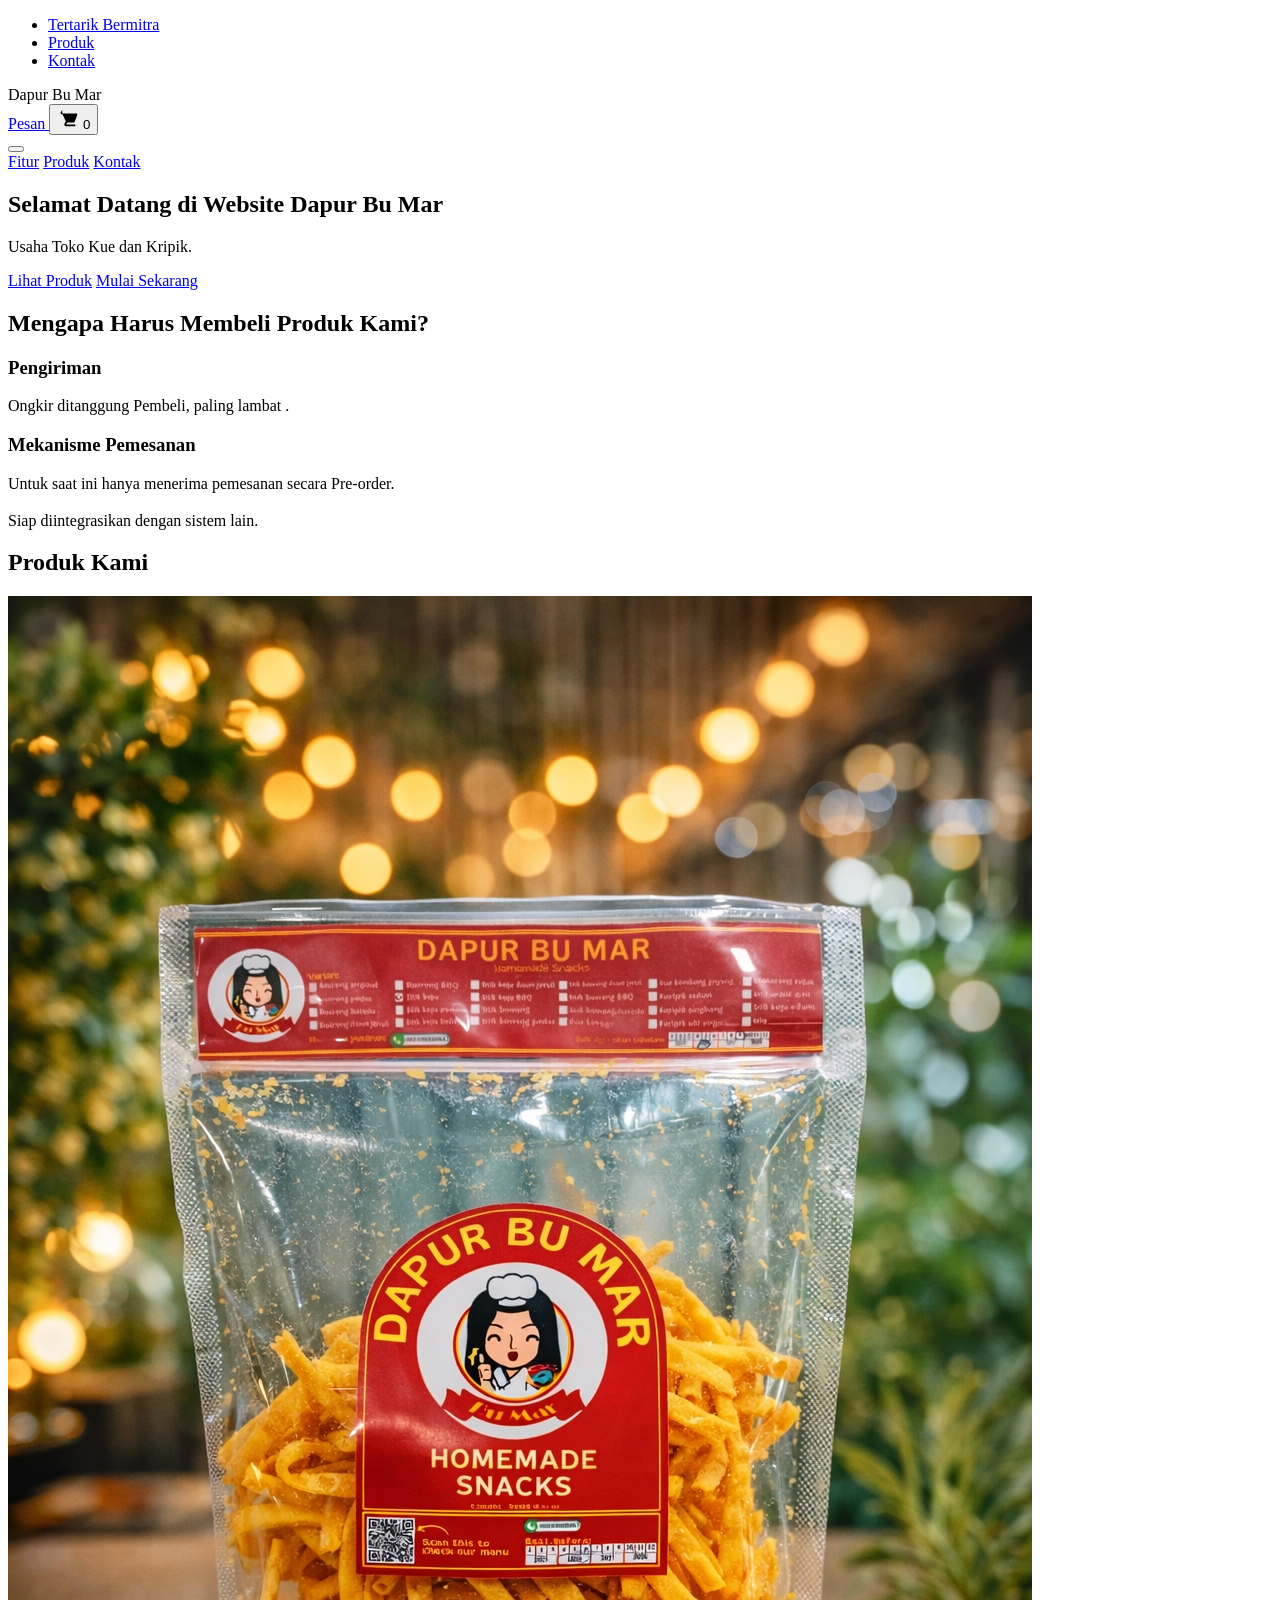
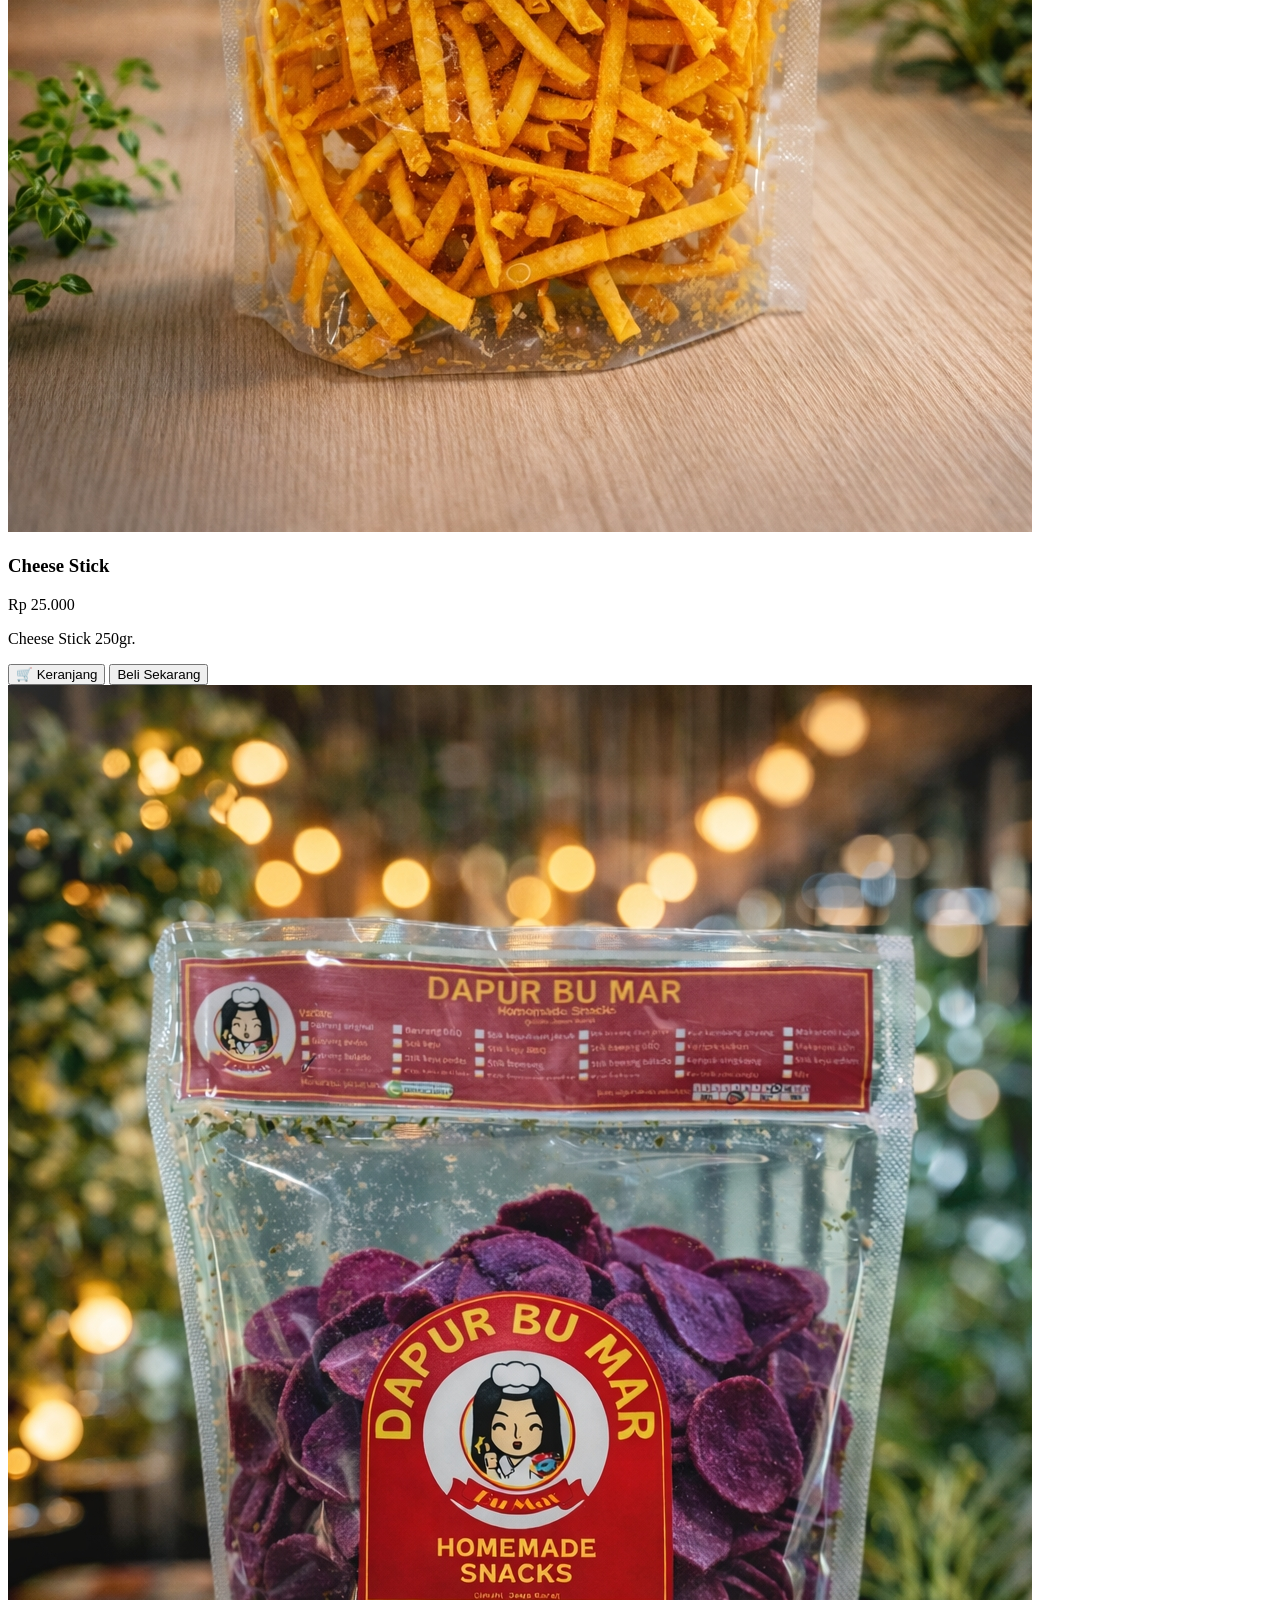
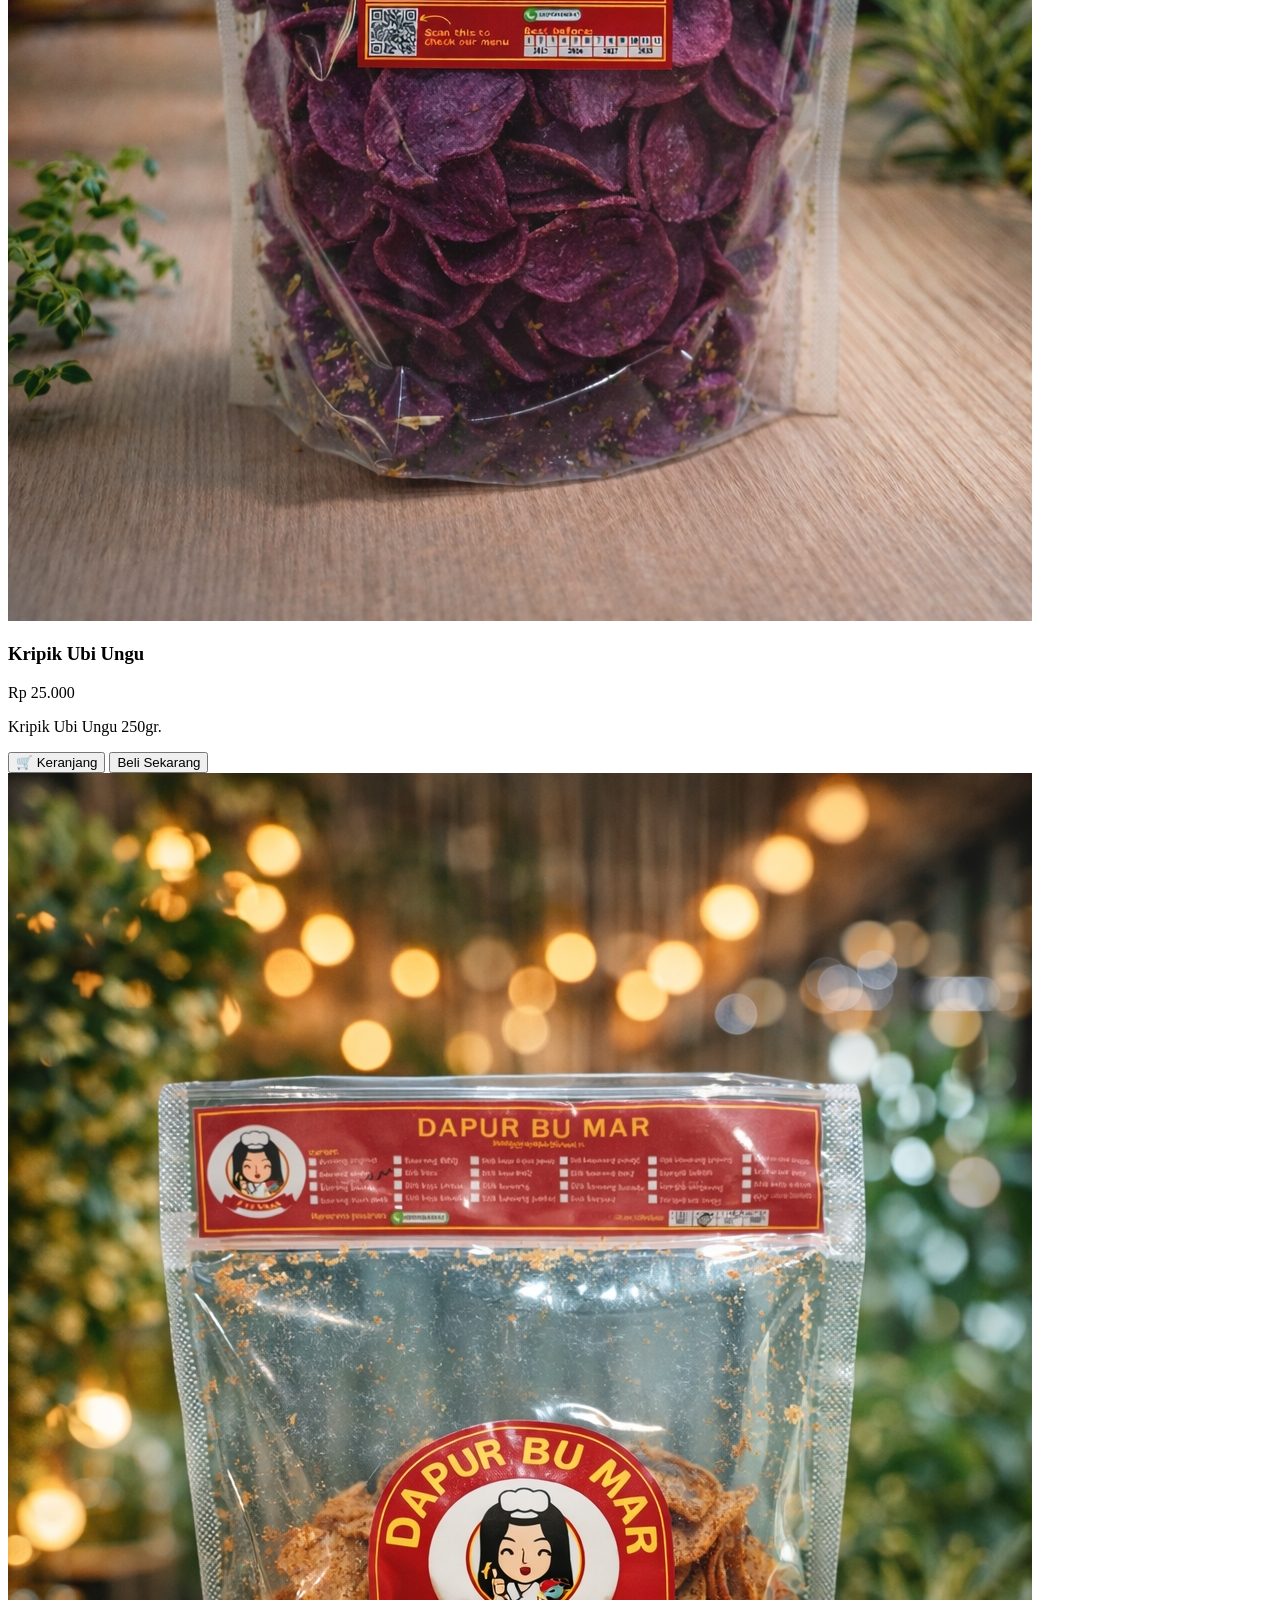
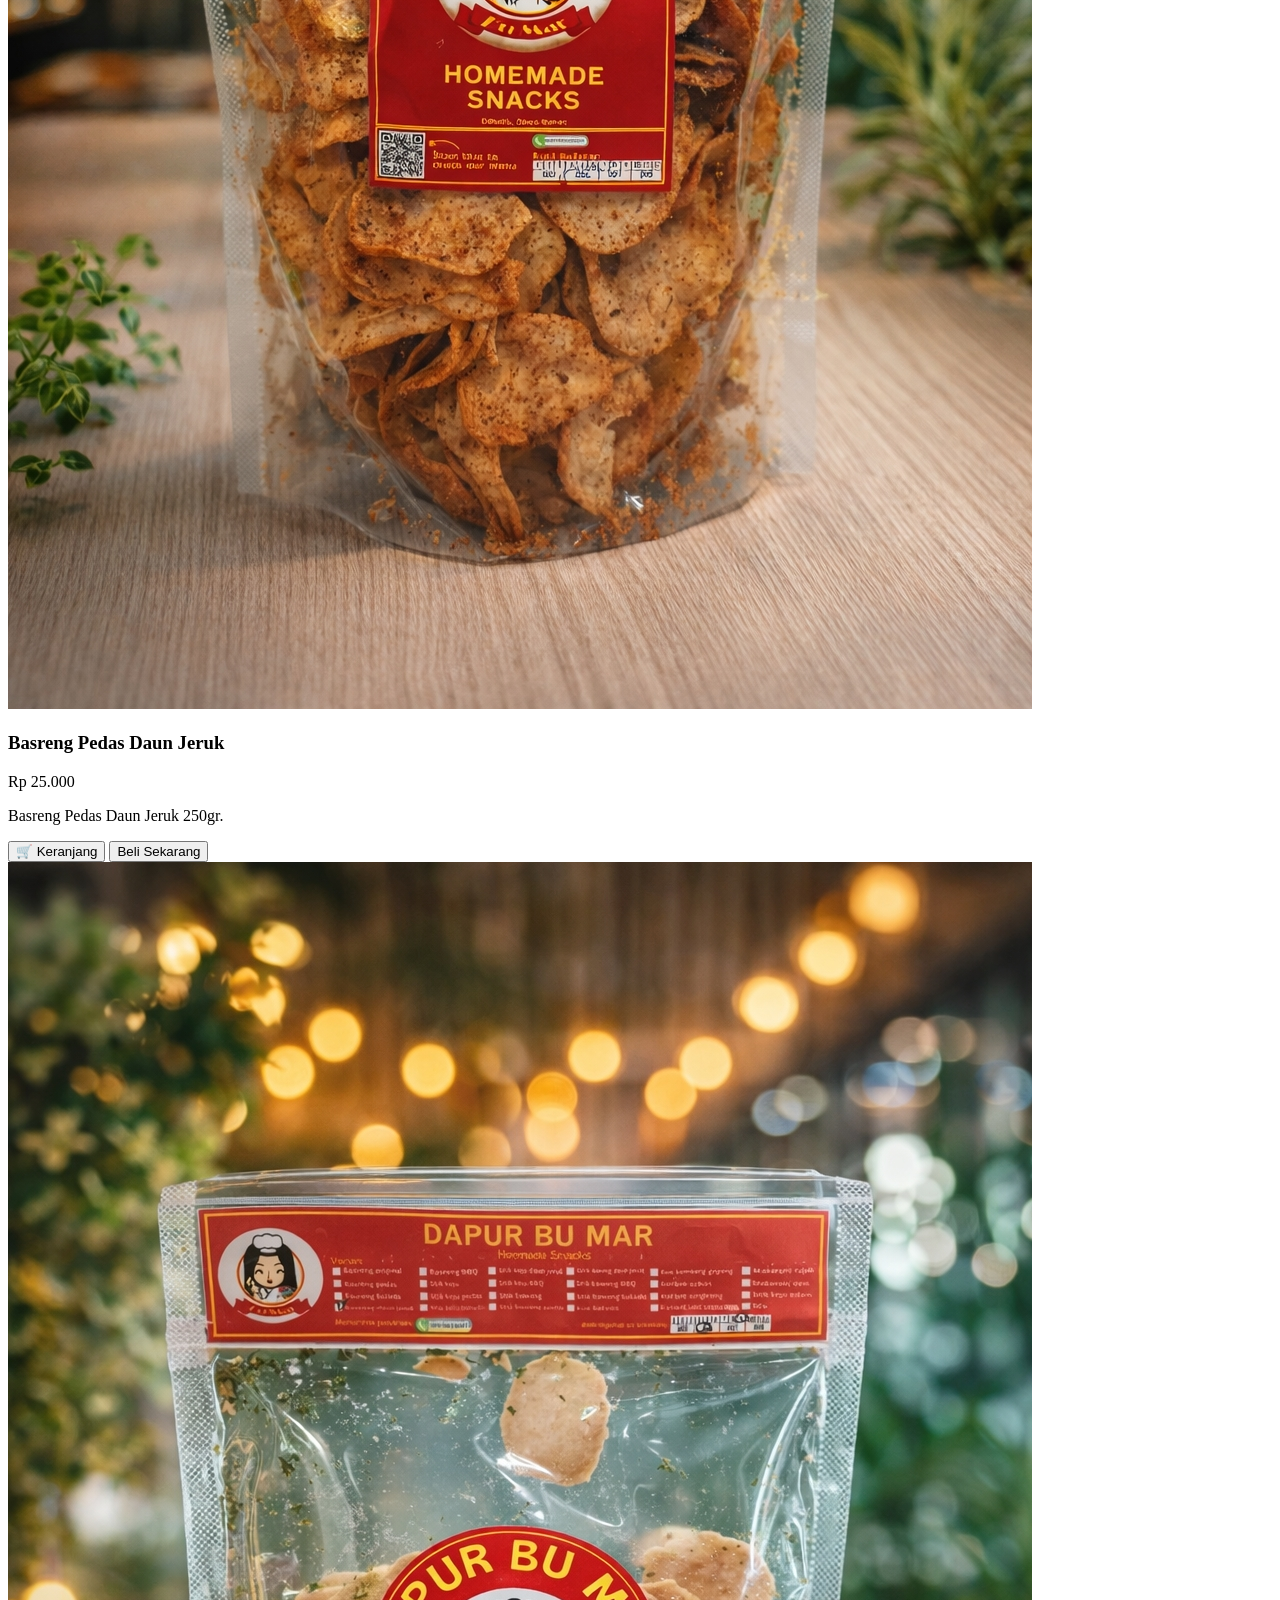
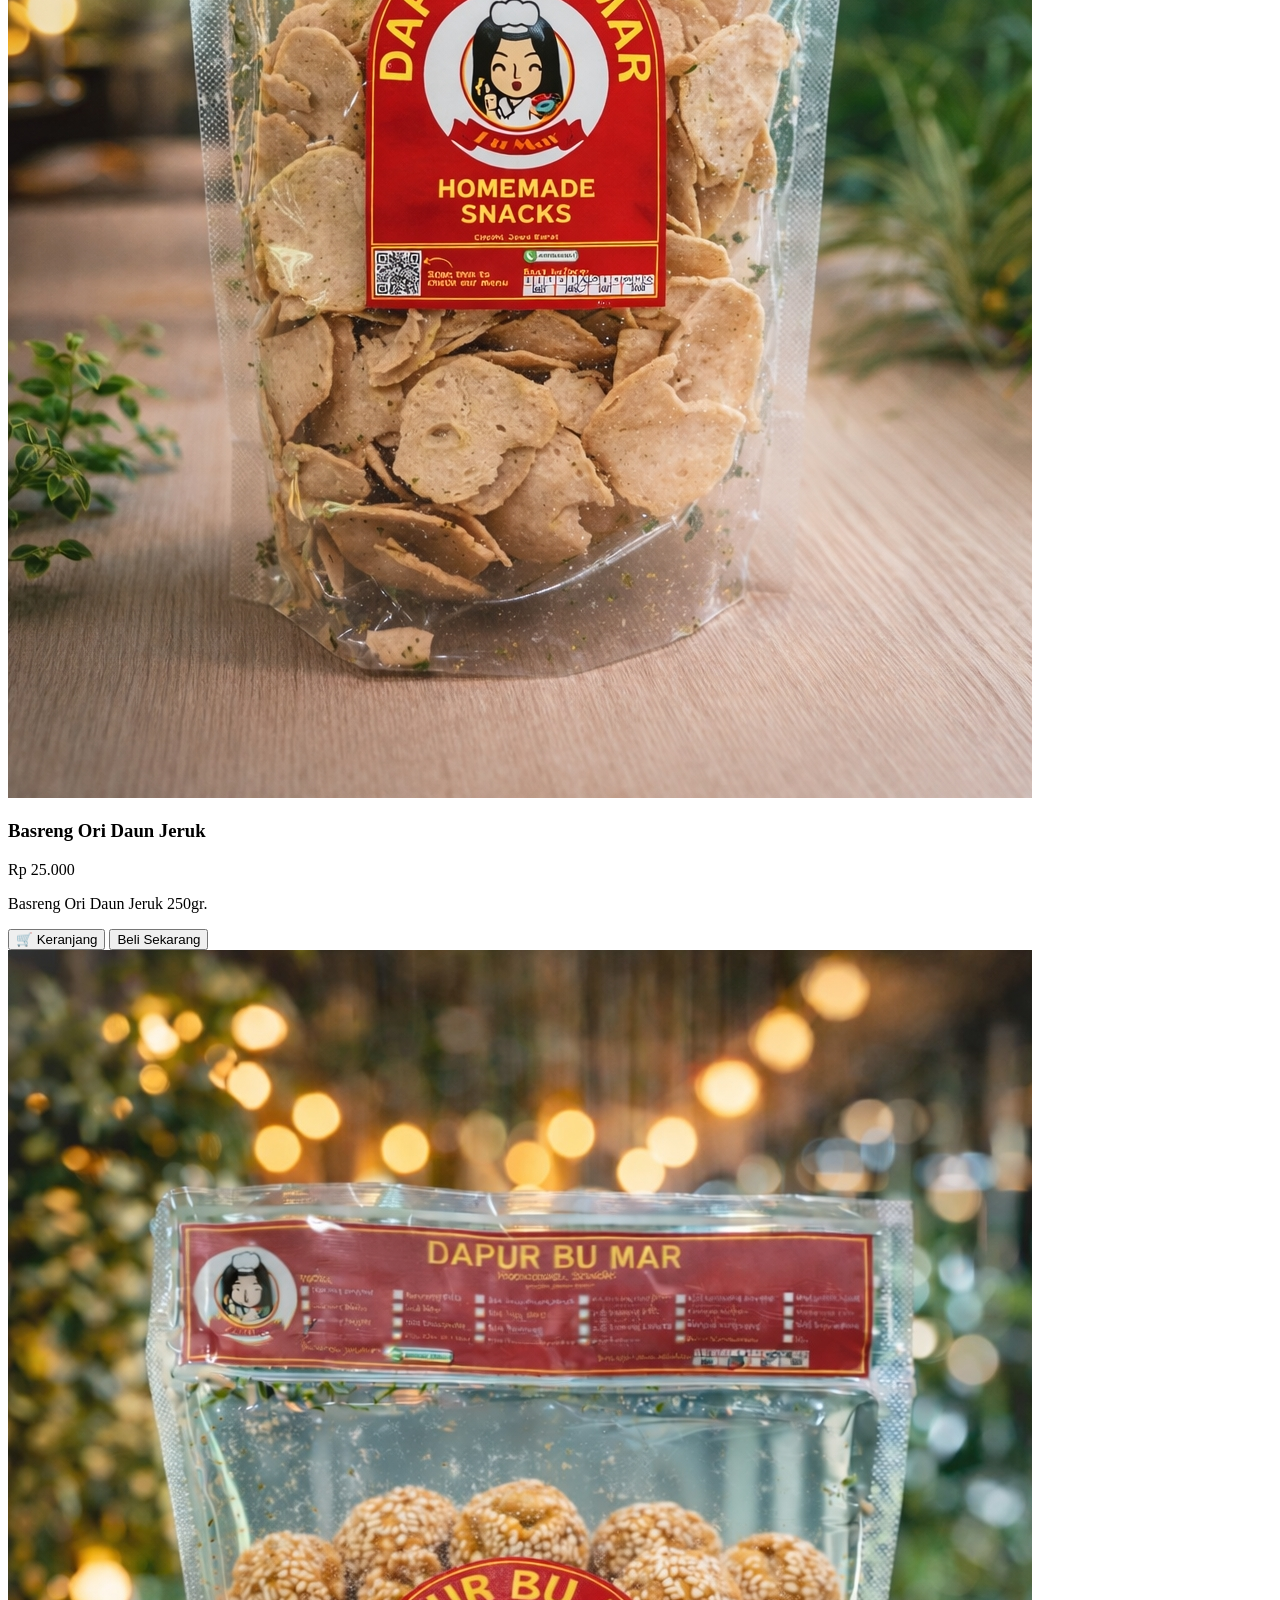
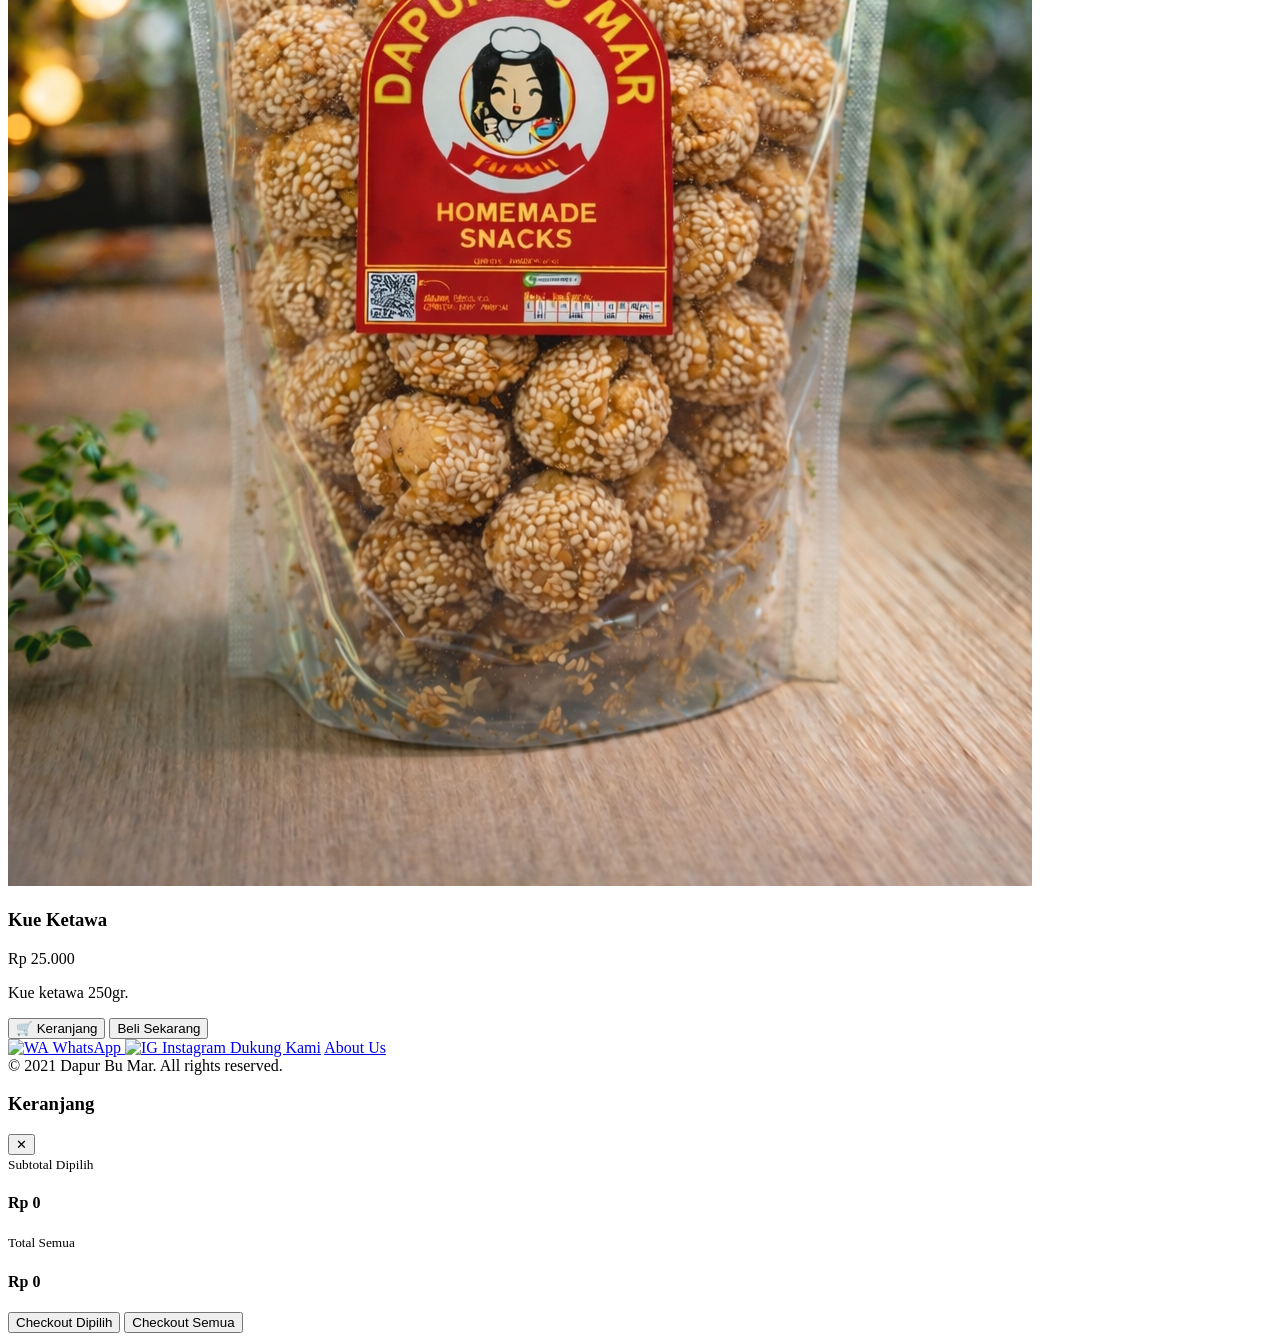
==== index.html @ e599c19e "Add files via upload" ====
<!DOCTYPE html>
<html lang="id">

<head>
  <meta charset="UTF-8" />
  <meta name="viewport" content="width=device-width, initial-scale=1.0" />
  <title>Dapur Bu Mar</title>

  <!-- CSS External -->
  <link rel="stylesheet" href="style.css" />

  <!-- Google Font -->
  <link rel="preconnect" href="https://fonts.googleapis.com">
  <link rel="preconnect" href="https://fonts.gstatic.com" crossorigin>
  <link href="https://fonts.googleapis.com/css2?family=Inter:wght@300;400;600;700&display=swap" rel="stylesheet">
</head>

<body>

  <!-- NAVBAR -->
  <header class="navbar">

    <!-- OVERLAY -->
    <div class="overlay" id="overlay"></div>

    <!-- SIDE MENU -->
    <aside class="side-menu" id="sideMenu">
      <ul>
        <li><a href="#" data-name="Dapur Bu Mar" data-phone="62895385832026"
            data-message="Halo, saya tertarik bermitra dengan Bu Mar" class="WhatsApp-link">
            Tertarik Bermitra
          </a>
        </li>
        <li><a href="#products">Produk</a></li>
        <li><a href="#contact">Kontak</a></li>
      </ul>
    </aside>

    <!-- LOGO -->
    <div class="logo">Dapur Bu Mar</div>

    <!-- ACTIONS -->
    <div class="nav-actions">

      <a href="https://wa.me/6289506446845" class="cta-main" target="_blank">
        Pesan
      </a>

      <button class="icon-btn cart-btn" id="cartBtn">
        <svg viewBox="0 0 24 24" width="22" height="22">
          <path
            d="M7 4h-2l-1 2v2h2l3.6 7.59-1.35 2.44c-.16.28-.25.61-.25.97 0 1.1.9 2 2 2h10v-2h-9.42c-.14 0-.25-.11-.25-.25l.03-.12L11.1 17h6.45c.75 0 1.41-.41 1.75-1.03L22 9V7H6.21l-.94-2z" />
        </svg>
        <span class="cart-badge" id="cartCount">0</span>
      </button>

      <!-- WRAPPER -->
      <div class="menu-wrapper">

        <button class="icon-btn hamburger" id="hamburger">
          <span></span>
          <span></span>
          <span></span>
        </button>

        <div class="side-menu" id="sideMenu">
          <a href="#features">Fitur</a>
          <a href="#products">Produk</a>
          <a href="#contact">Kontak</a>
        </div>

      </div>

    </div>

  </header>

  <!-- HERO -->
  <section class="hero">
    <div>
      <h2>Selamat Datang di Website Dapur Bu Mar</h2>
      <p>Usaha Toko Kue dan Kripik.</p>
      <a href="#products" class="btn">Lihat Produk</a>
      <a href="#footer" class="btn">Mulai Sekarang</a>
    </div>
  </section>

  <!-- FEATURES -->
  <section id="features">
    <h2>Mengapa Harus Membeli Produk Kami?</h2>
    <div class="features">
      <div class="card">
        <h3>Pengiriman</h3>
        <p>Ongkir ditanggung Pembeli, paling lambat .</p>
      </div>
      <div class="card">
        <h3>Mekanisme Pemesanan</h3>
        <p>Untuk saat ini hanya menerima pemesanan secara Pre-order.</p>
      </div>
      <div class="card">
        <h3></h3>
        <p>Siap diintegrasikan dengan sistem lain.</p>
      </div>
    </div>
  </section>

  <!-- PRODUCT SECTION -->
  <section class="produk-kartu-besaran" id="products">
    <h2>Produk Kami</h2>

    <div class="product-grid">

      <!-- STIK KEJU -->
      <div class="product-card" data-name="Cheese Stick" data-price="25000">
        <img src="Cheeze Stick.jpg" alt="Cheese Stick">
        <h3>Cheese Stick</h3>
        <p class="price">Rp 25.000</p>
        <p class="desc">Cheese Stick 250gr.</p>

        <div class="product-actions">
          <button class="btn-outline add-to-cart">🛒 Keranjang</button>
          <button class="btn small buy-now" href="https://wa.me/62895402914874">Beli Sekarang</button>
        </div>
      </div>

      <!-- KRIPIK UBI UNGU -->
      <div class="product-card" data-name="Kripik Ubi Ungu" data-price="25000">
        <img src="Kripik Ubi Ungu.jpg" alt="Kripik Ubi Ungu">
        <h3>Kripik Ubi Ungu</h3>
        <p class="price">Rp 25.000</p>
        <p class="desc">Kripik Ubi Ungu 250gr.</p>

        <div class="product-actions">
          <button class="btn-outline add-to-cart">🛒 Keranjang</button>
          <button class="btn small buy-now" href="https://wa.me/62895402914874">Beli Sekarang</button>
        </div>
      </div>

      <!-- BASRENG PEDAS DAUN JERUK -->
      <div class="product-card" data-name="Basreng Pedas Daun Jeruk" data-price="25000">
        <img src="Basreng Pedas Daun Jeruk.jpg" alt="Basreng Pedas Daun Jeruk">
        <h3>Basreng Pedas Daun Jeruk</h3>
        <p class="price">Rp 25.000</p>
        <p class="desc">Basreng Pedas Daun Jeruk 250gr.</p>

        <div class="product-actions">
          <button class="btn-outline add-to-cart">🛒 Keranjang</button>
          <button class="btn small buy-now" href="https://wa.me/62895402914874">Beli Sekarang</button>
        </div>
      </div>

      <!-- BASRENG ORI DAUN JERUK -->
      <div class="product-card" data-name="Basreng Ori Daun Jeruk" data-price="25000">
        <img src="Basreng Ori Daun Jeruk.jpg" alt="Basreng Ori Daun Jeruk">
        <h3>Basreng Ori Daun Jeruk</h3>
        <p class="price">Rp 25.000</p>
        <p class="desc">Basreng Ori Daun Jeruk 250gr.</p>

        <div class="product-actions">
          <button class="btn-outline add-to-cart">🛒 Keranjang</button>
          <button class="btn small buy-now" href="https://wa.me/62895402914874">Beli Sekarang</button>
        </div>
      </div>

      <!-- KUE KETAWA -->
      <div class="product-card" data-name="Kue Ketawa" data-price="25000">
        <img src="Kue Ketawa.jpg" alt="Kue Ketawa">
        <h3>Kue Ketawa</h3>
        <p class="price">Rp 25.000</p>
        <p class="desc">Kue ketawa 250gr.</p>

        <div class="product-actions">
          <button class="btn-outline add-to-cart">🛒 Keranjang</button>
          <button class="btn small buy-now" href="https://wa.me/62895402914874">Beli Sekarang</button>
        </div>
      </div>

    </div>
  </section>


  <!-- CTA -->
  <div class="cta-container">
    <a href="https://wa.me/6289506446845" target="_blank" class="cta-btn">
      <img src="https://cdn-icons-png.flaticon.com/512/733/733585.png" alt="WA">
      WhatsApp
    </a>

    <a href="https://instagram.com/dapurbumar" target="_blank" class="cta-btn">
      <img src="https://cdn-icons-png.flaticon.com/512/733/733558.png" alt="IG">
      Instagram
    </a>

    <a href="#donasi" class="cta-btn">Dukung Kami</a>

    <a href="index2-about.html" class="cta-btn">About Us</a>
  </div>

  <!-- FOOTER -->
  <footer id="footer">
    © 2021 Dapur Bu Mar. All rights reserved.
  </footer>

  <!-- CART PANEL -->
  <div class="cart-panel" id="cartPanel">
    <div class="cart-header">
      <h3>Keranjang</h3>
      <button id="closeCart">✕</button>
    </div>

    <div class="cart-items" id="cartItems">
      <!-- item masuk lewat JS -->
    </div>

    <div class="cart-footer">
      <div class="cart-summary">
        <div>
          <small>Subtotal Dipilih</small>
          <h4 id="subtotalSelected">Rp 0</h4>
        </div>

        <div>
          <small>Total Semua</small>
          <h4 id="subtotalAll">Rp 0</h4>
        </div>
      </div>

      <div class="cart-actions">
        <button class="btn" id="checkoutBtn">
          Checkout Dipilih
        </button>

        <button class="btn2" id="checkoutAll">
          Checkout Semua
        </button>
      </div>
    </div>

  </div>

</body>

<script src="data.js"></script>

</html>
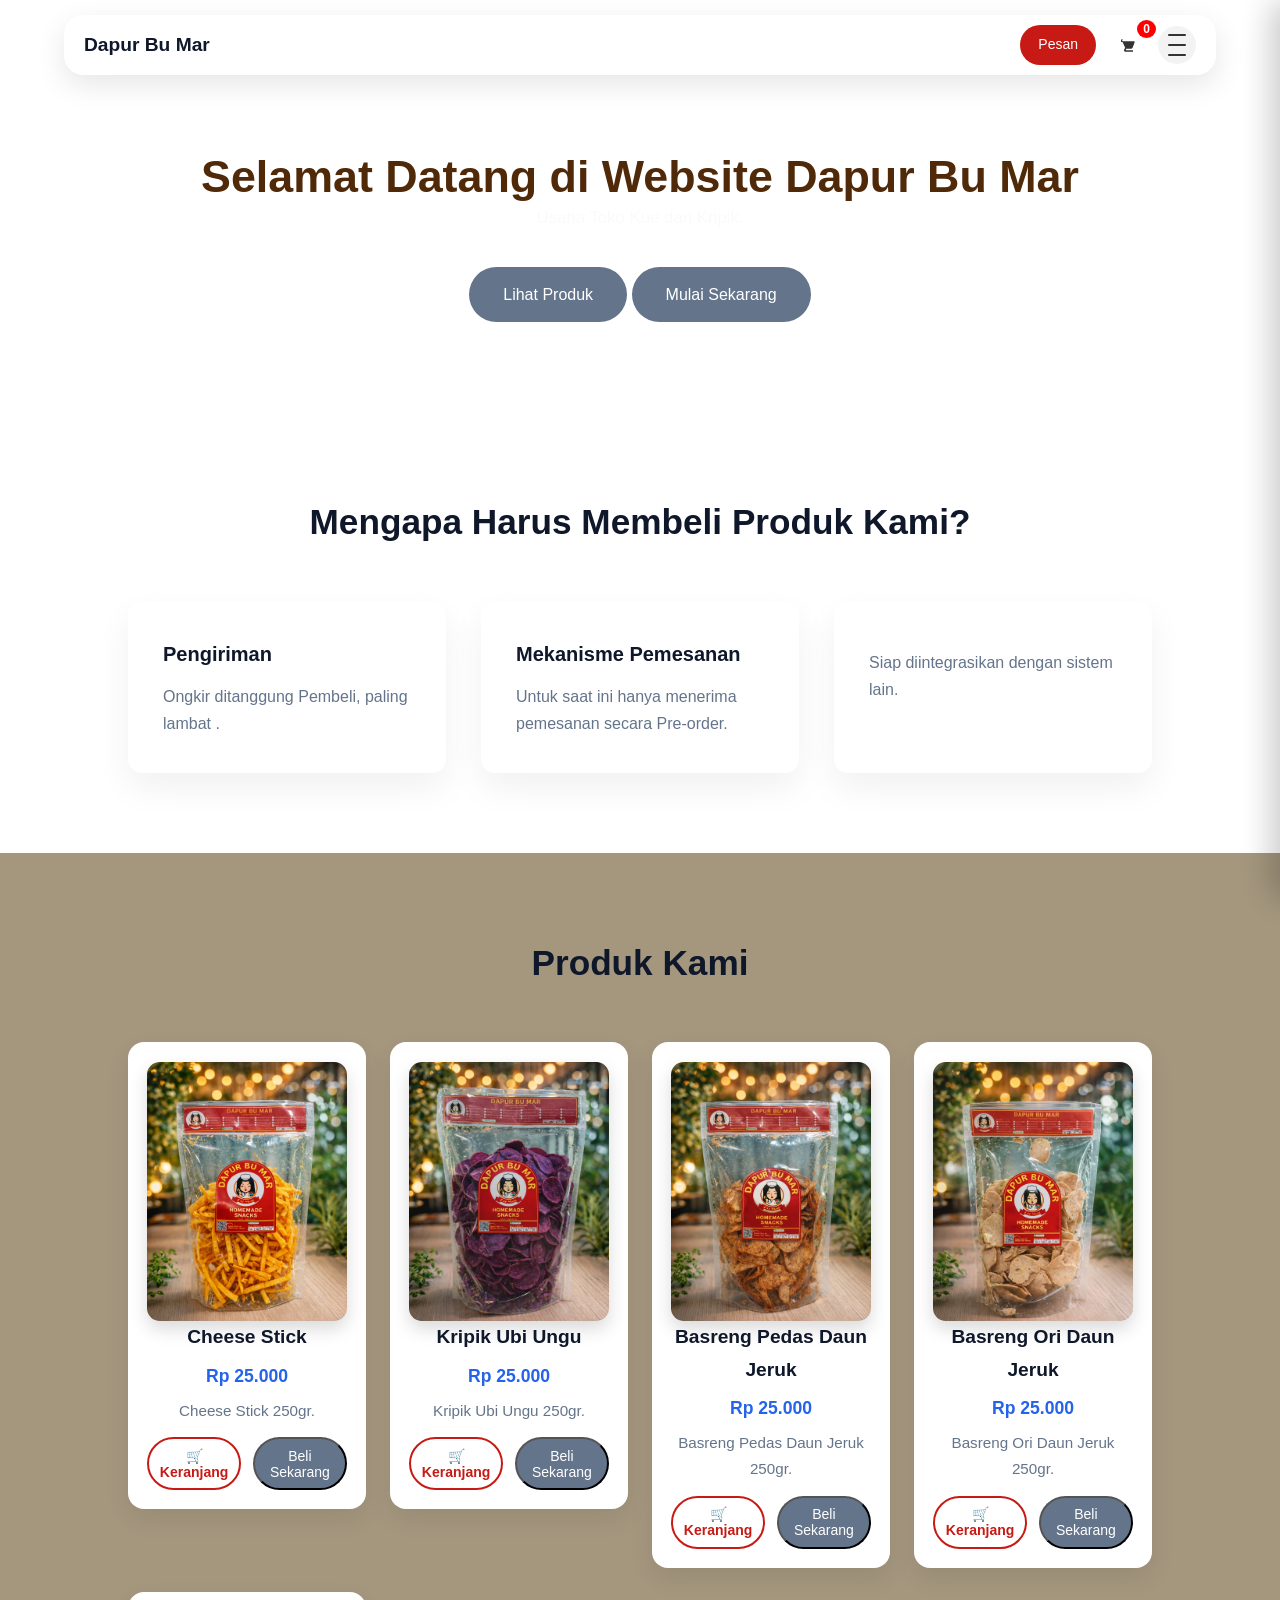
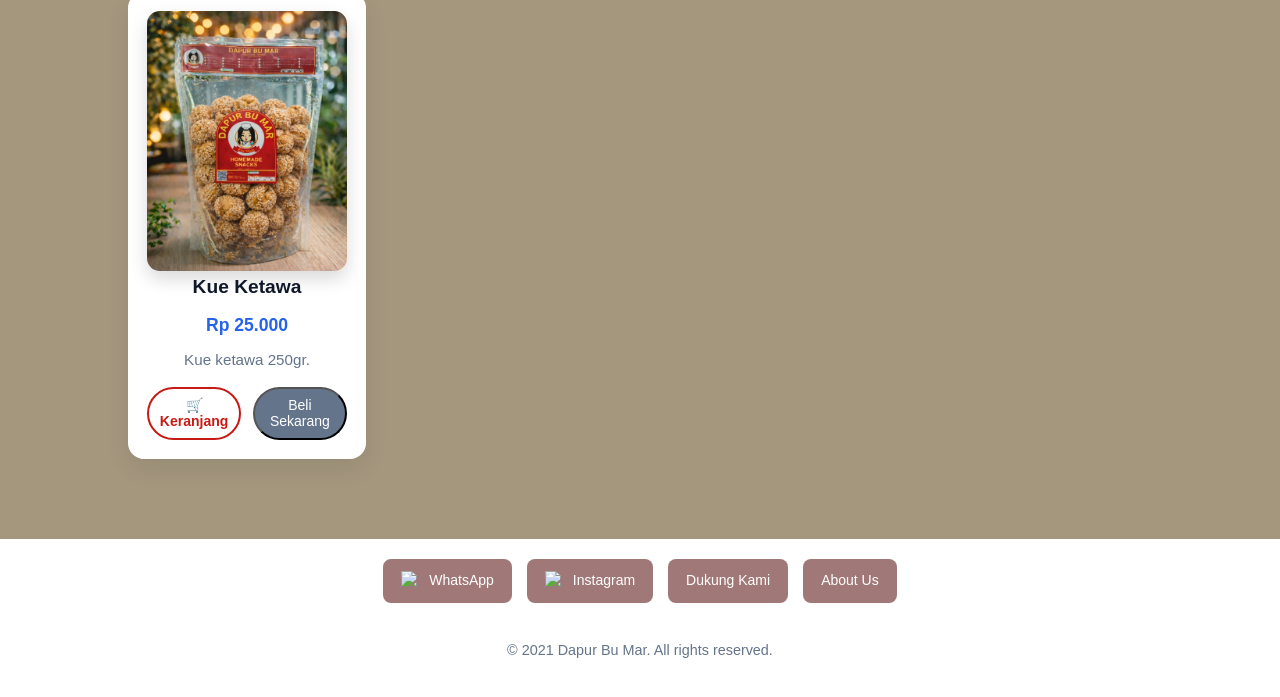
==== commit ad5327d0: "Refactor index.html for consistency and clarity Updated HTML structure and corrected file references" ====
--- a/index.html
+++ b/index.html
@@ -7,7 +7,7 @@
   <title>Dapur Bu Mar</title>
 
   <!-- CSS External -->
-  <link rel="stylesheet" href="style.css" />
+  <link rel="stylesheet" href="Style.css" />
 
   <!-- Google Font -->
   <link rel="preconnect" href="https://fonts.googleapis.com">
@@ -242,4 +242,4 @@
 
 <script src="data.js"></script>
 
-</html>+</html>
--- a/Style.css
+++ b/Style.css
@@ -0,0 +1,766 @@
+/* ===============================
+   ROOT VARIABLES (BRAND CONTROL)
+================================= */
+:root {
+  --primary: #2563eb;
+  --primary-dark: #1e40af;
+  --dark: #0f172a;
+  --gray: #64748b;
+  --light: #f8fafc;
+  --white: #ffffff;
+
+  --radius: 14px;
+  --transition: all 0.3s ease;
+}
+
+/* ===============================
+   RESET & GLOBAL
+================================= */
+*,
+*::before,
+*::after {
+  box-sizing: border-box;
+  margin: 0;
+  padding: 0;
+}
+
+html {
+  scroll-behavior: smooth;
+}
+
+body {
+  font-family: 'Inter', sans-serif;
+  color: var(--dark);
+  line-height: 1.7;
+  background-size: contain;
+}
+
+img {
+  max-width: 100%;
+  display: block;
+}
+
+a {
+  text-decoration: none;
+}
+
+/* ===============================
+   NAVBAR
+================================= */
+.navbar {
+  position: sticky;
+  top: 15px;
+  margin: 0 auto;
+  width: 90%;
+  border-radius: 20px;
+
+  backdrop-filter: blur(10px);
+  background: rgba(255,255,255,0.7);
+
+  display: flex;
+  justify-content: space-between;
+  align-items: center;
+  padding: 10px 20px;
+
+  box-shadow: 0 10px 30px rgba(0,0,0,0.1);
+  z-index: 100;
+}
+
+/* LOGO */
+.logo {
+  font-weight: 700;
+  font-size: 1.2rem;
+}
+
+/* RIGHT SIDE */
+.nav-actions {
+  display: flex;
+  align-items: center;
+  gap: 12px;
+}
+
+/* ICON BUTTON */
+.icon-btn {
+  width: 38px;
+  height: 38px;
+  border-radius: 50%;
+  border: none;
+  background: #f3f3f3;
+  display: flex;
+  align-items: center;
+  justify-content: center;
+  cursor: pointer;
+  transition: 0.3s;
+}
+
+.icon-btn:hover {
+  transform: scale(1.08);
+  background: #eaeaea;
+}
+
+.icon-btn svg {
+  width: 18px;
+  height: 18px;
+  fill: #333;
+}
+
+/* BADGE */
+.cart-badge {
+  position: absolute;
+  top: -5px;
+  right: -5px;
+  background: red;
+  color: white;
+  font-size: 10px;
+  padding: 3px 6px;
+  border-radius: 50%;
+}
+
+/* CTA UTAMA */
+.cta-main {
+  background: #c71a14;
+  color: white;
+  padding: 8px 18px;
+  border-radius: 20px;
+  text-decoration: none;
+  font-size: 14px;
+  font-weight: 500;
+  transition: 0.3s;
+}
+
+.cta-main:hover {
+  transform: scale(1.05);
+}
+
+/* HAMBURGER */
+.hamburger {
+  flex-direction: column;
+  justify-content: space-between;
+  padding: 8px;
+}
+
+.hamburger span {
+  width: 18px;
+  height: 2px;
+  background: #333;
+  border-radius: 2px;
+  transition: 0.3s;
+}
+
+/* ANIMASI */
+.hamburger.active span:nth-child(1) {
+  transform: rotate(45deg) translateY(6px);
+}
+
+.hamburger.active span:nth-child(2) {
+  opacity: 0;
+}
+
+.hamburger.active span:nth-child(3) {
+  transform: rotate(-45deg) translateY(-6px);
+}
+
+
+/* ===============================
+   HERO SECTION
+================================= */
+.hero {
+  padding: 90px 10%;
+  display: grid;
+  text-align: center;
+  gap: 50px;
+}
+
+.btn{
+ display: flex;
+ text-align: center;
+ margin-top: 0vh;
+}
+
+.hero h2 {
+  font-size: 2.8rem;
+  line-height: 1.2;
+  margin-bottom: 0vh;
+  color: #502909;
+  font-weight: bold;
+}
+
+.hero p {
+  color: var(--light);
+  margin-bottom: 35px;
+  font-size: 1.05rem;
+}
+
+.hero img {
+  border-radius: var(--radius);
+  box-shadow: 0 20px 40px rgba(0,0,0,0.12);
+}
+
+/* ===============================
+   BUTTON
+================================= */
+.btn {
+  align-items: center;
+  padding: 14px 34px;
+  background: var(--gray);
+  color: var(--white);
+  font-weight: 60;
+  border-radius: 999px;
+  transition: var(--transition);
+  display: inline-flex;
+  
+}
+
+.btn2 {
+  align-items: center;
+  padding: 14px 34px;
+  font-weight: 60;
+  border-radius: 999px;
+  background: transparent;
+  border: 1px solid red;
+  color: red;
+  font-size: 0.9rem;  
+  transition: var(--transition);
+}
+
+.btn2:hover {
+  background: red;
+  color: #fff;
+  transform: translateY(-2px);
+}
+
+
+.btn:hover {
+  background: var(--dark);
+  transform: translateY(-2px);
+}
+
+/* ===============================
+   SECTION GLOBAL
+================================= */
+section {
+  padding: 80px 10%;
+}
+
+section h2 {
+  font-size: 2.2rem;
+  text-align: center;
+  margin-bottom: 50px;
+}
+
+/* ===============================
+   FEATURES
+================================= */
+.features {
+  display: grid;
+  grid-template-columns: repeat(auto-fit, minmax(260px, 1fr));
+  gap: 35px;
+  padding: 0%;
+}
+
+.h2{
+  color: rgb(221, 191, 151);
+}
+
+.card {
+  background: var(--white);
+  padding: 35px;
+  border-radius: var(--radius);
+  box-shadow: 0 15px 35px rgba(0,0,0,0.06);
+  transition: var(--transition);
+}
+
+.card:hover {
+  transform: translateY(-6px);
+}
+
+.card h3 {
+  margin-bottom: 12px;
+  font-size: 1.25rem;
+}
+
+.card p {
+  color: var(--gray);
+}
+
+/* ===============================
+   CTA SECTION
+================================= */
+.cta-container {
+  display: flex;
+  gap: 15px;
+  justify-content: center;
+  flex-wrap: wrap;
+  margin-top: 20px;
+}
+
+.cta-btn {
+  display: flex;
+  align-items: center;
+  gap: 8px;
+  text-decoration: none;
+  background-color: #a17878;
+  color: white;
+  padding: 10px 18px;
+  border: none; /* tanpa border */
+  border-radius: 8px;
+  font-size: 14px;
+  transition: 0.3s;
+}
+
+.cta-btn img {
+  width: 20px;
+  height: 20px;
+}
+
+.cta-btn:hover {
+  background-color: #3a3333;
+  transform: scale(1.05);
+}
+/* ===============================
+   FOOTER
+================================= */
+footer {
+  padding: 35px 10%;
+  text-align: center;
+  color: var(--gray);
+  font-size: 0.9rem;
+}
+
+/* ===============================
+   RESPONSIVE
+================================= */
+@media (max-width: 900px) {
+  .hero {
+    grid-template-columns: 1fr;
+    text-align: center;
+  }
+
+  nav {
+    display: none;
+  }
+
+  .cta {
+    margin: 0 5%;
+  }
+}
+
+/* ===============================
+   PRODUCT SECTION
+================================= */
+#products {
+  background: rgb(165, 151, 126);
+}
+
+.product-grid {
+  display: grid;
+  grid-template-columns: repeat(auto-fit, minmax(220px, 1fr));
+  gap: 1.5em;
+  justify-content: start; /* ⬅️ mulai dari kiri */
+  height: 80%;
+  width: 100%;
+  justify-content: flex-start;
+}
+
+.product-card {
+  background: var(--white);
+  border-radius: 1em;
+  padding: 1.2em;
+  box-shadow: 0 10px 24px rgba(0,0,0,0.08);
+  transition: var(--transition);
+  text-align: center;
+  max-width: 260px;
+  margin: 0; /* ⬅️ INI KUNCI */
+  width: 100%;
+  font-size: 1rem;
+  height: fit-content;
+}
+
+
+.product-card:hover {
+  transform: translateY(-6px);
+}
+
+.product-card h3 {
+  font-size: 1.1em;
+  margin-bottom: 0%;
+}
+
+.product-card .price {
+  font-size: 1.1em;
+  font-weight: 700;
+  color: var(--primary);
+  margin-bottom: 6px;
+}
+
+.product-card .desc {
+  font-size: 0.9em;
+  color: var(--gray);
+  margin-bottom: 14px;
+}
+
+.product-actions {
+  margin-top: 12px;
+}
+
+.product-actions button {
+  flex: 1;
+  padding: 0.6em;
+  font-size: 0.9em;
+  border-radius: 2em;
+  font-size: 14px;
+}
+
+.btn-outline,
+.btn-small {
+  padding: 8px 16px;
+  font-size: 0.85rem;
+  background: transparent;
+  border: 1px solid red;
+  color: red;
+  padding: 10px 24px;
+  font-size: 0.9rem;
+}
+
+@media (max-width: 600px) {
+  .product-actions{
+    flex-direction: column;
+  }
+}
+
+@media screen {.product-actions
+  {
+    display: flex;
+    width: fit-content;
+}
+  
+}
+  
+
+
+/* ===============================
+   PRODUCT IMAGE – ROUNDED & SHADOW
+================================= */
+.product-card img {
+  width: 100%;
+  height: 100%;
+  aspect-ratio: 1 / 1.3;
+  height: 65%;       /* DARI 150px → 120px */
+  object-fit: cover;
+  border-radius: 0.8em;
+  box-shadow: 0 8px 18px rgba(0,0,0,0.15);
+}
+
+
+/* Efek hover biar makin "hidup" */
+.product-card:hover img {
+  transform: translateY(-4px) scale(1.02);
+  box-shadow: 0 20px 40px rgba(0, 0, 0, 0.25);
+}
+
+
+.product-card h3 {
+  font-size: 1.2rem;
+  margin-bottom: 8px;
+}
+
+.product-card {
+  width: 100%;
+}
+
+
+
+.price {
+  font-weight: 700;
+  color: var(--primary);
+}
+
+.product-card .desc {
+  font-size: 0.95rem;
+  color: var(--gray);
+}
+
+/* ===============================
+   PRODUCT ACTION BUTTONS
+================================= */
+.product-actions {
+  display: flex;
+  justify-content: space-between;
+  width: fit-content;
+  gap: 12px
+}
+
+
+
+.btn-outline {
+  padding: 5px 18px;
+  border: 2px solid;
+  background: transparent;
+  color:#c71a14;
+  border-radius: 999px;
+  font-weight: 600;
+  cursor: pointer;
+  transition: var(--transition);
+
+}
+
+.btn-outline:hover {
+  background: red;
+  color: #fff;
+}
+
+/* ===============================
+   SIDE MENU (MOBILE)
+================================ */
+.side-menu {
+  position: absolute;
+  top: 9vh;
+  right: 0;
+  width: 180px;
+  background: white;
+  border-radius: 12px;
+  padding: 10px 27px;
+  box-shadow: 0 10px 30px rgba(0,0,0,0.15);
+  opacity: 0;
+  transform: translateY(-10px);
+  pointer-events: none;
+  transition: 0.2s;
+  text-decoration: none;
+  color: #fc0000;
+  font-size: 16px;
+  
+}
+
+.side-menu.active {
+  opacity: 1;
+  transform: translateY(0);
+  pointer-events: auto;
+}
+
+.side-menu a:hover {
+  background: #f5f5f5;
+}
+
+.hamburger.active span:nth-child(1) {
+  transform: rotate(45deg) translateY(6px);
+}
+
+.hamburger.active span:nth-child(2) {
+  opacity: 0;
+}
+
+.hamburger.active span:nth-child(3) {
+  transform: rotate(-45deg) translateY(-6px);
+}
+
+.overlay {
+  position: fixed;
+  inset: 0;
+  background: #3333334b;
+  display: none;
+  z-index: 150;
+  border-radius: 20px;
+}
+
+.overlay.active {
+  display: block;
+}
+
+.menu-wrapper {
+  position: relative;
+}
+
+
+/* ===============================
+   NAVBAR RESPONSIVE FIX
+================================ */
+
+/* Desktop */
+.hamburger {
+  display: flex;
+}
+
+/* Mobile */
+@media (max-width: 900px) {
+  nav a {
+    display: none;
+  }
+
+  .hamburger {
+    display: flex;
+    
+  }
+}
+
+.cart-btn {
+  position: relative;
+  background: none;
+  border: none;
+  font-size: 22px;
+  cursor: pointer;
+}
+
+.cart-badge {
+  position: absolute;
+  top: -6px;
+  right: -10px;
+  background: red;
+  color: white;
+  font-size: 12px;
+  font-weight: bold;
+  padding: 2px 6px;
+  border-radius: 50%;
+}
+
+/* ===============================
+   CART PANEL
+================================ */
+.cart-panel {
+  position: fixed;
+  top: 0;
+  right: 0;
+  width: 320px;
+  height: 100vh;
+  background: #fff;
+  box-shadow: -10px 0 30px rgba(0,0,0,0.2);
+  transform: translateX(100%);
+  transition: transform 0.3s ease;
+  z-index: 1002;
+  display: flex;
+  flex-direction: column;
+}
+
+.cart-panel.active {
+  transform: translateX(0);
+}
+
+.cart-header {
+  display: flex;
+  justify-content: space-between;
+  align-items: center;
+  padding: 18px;
+  border-bottom: 1px solid #eee;
+}
+
+.cart-header button {
+  background: none;
+  border: none;
+  font-size: 20px;
+  cursor: pointer;
+}
+
+.cart-items {
+  flex: 1;
+  padding: 18px;
+  overflow-y: auto;
+}
+
+.cart-item {
+  margin-bottom: 14px;
+  border-bottom: 1px solid #eee;
+  padding-bottom: 10px;
+}
+
+.cart-item h4 {
+  font-size: 0.95rem;
+}
+
+.cart-item span {
+  color: var(--primary);
+  font-weight: 600;
+  font-size: 0.9rem;
+}
+
+.cart-footer {
+  padding: 18px;
+  border-top: 1px solid #eee;
+  display: flex;
+  gap: 12px;
+}
+
+.cart-panel {
+  border-top-left-radius: 16px;
+  border-bottom-left-radius: 16px;
+}
+
+.cart-summary {
+  display: flex;
+  justify-content: space-between;
+  margin-bottom: 12px;
+}
+
+.cart-summary small {
+  color: #64748b;
+  font-size: 12px;
+}
+
+.cart-summary h4 {
+  font-size: 16px;
+  color: #0f172a;
+}
+
+.cart-actions {
+  display: flex;
+  gap: 10px;
+}
+
+.cart-actions button {
+  flex: 1;
+}
+
+/* overlay khusus cart */
+.cart-overlay {
+  position: fixed;
+  inset: 0;
+  background: rgba(0,0,0,0.3);
+  z-index: 1001;
+  display: none;
+}
+
+.cart-overlay.active {
+  display: block;
+}
+
+.cart-row {
+  display: flex;
+  gap: 10px;
+  align-items: flex-start;
+}
+
+.cart-info h4 {
+  font-size: 0.95rem;
+  margin-bottom: 4px;
+}
+
+.remove-item {
+  background: none;
+  border: none;
+  color: red;
+  font-size: 0.85rem;
+  cursor: pointer;
+  margin-top: 6px;
+}
+
+.qty-control {
+  display: flex;
+  align-items: center;
+  gap: 8px;
+  margin: 8px 0;
+}
+
+.qty-control button {
+  width: 28px;
+  height: 28px;
+  border: none;
+  background: #2563eb;
+  color: #fff;
+  border-radius: 6px;
+  cursor: pointer;
+  font-weight: bold;
+}
+
+.qty-control .qty {
+  min-width: 24px;
+  text-align: center;
+  font-weight: 600;
+}
